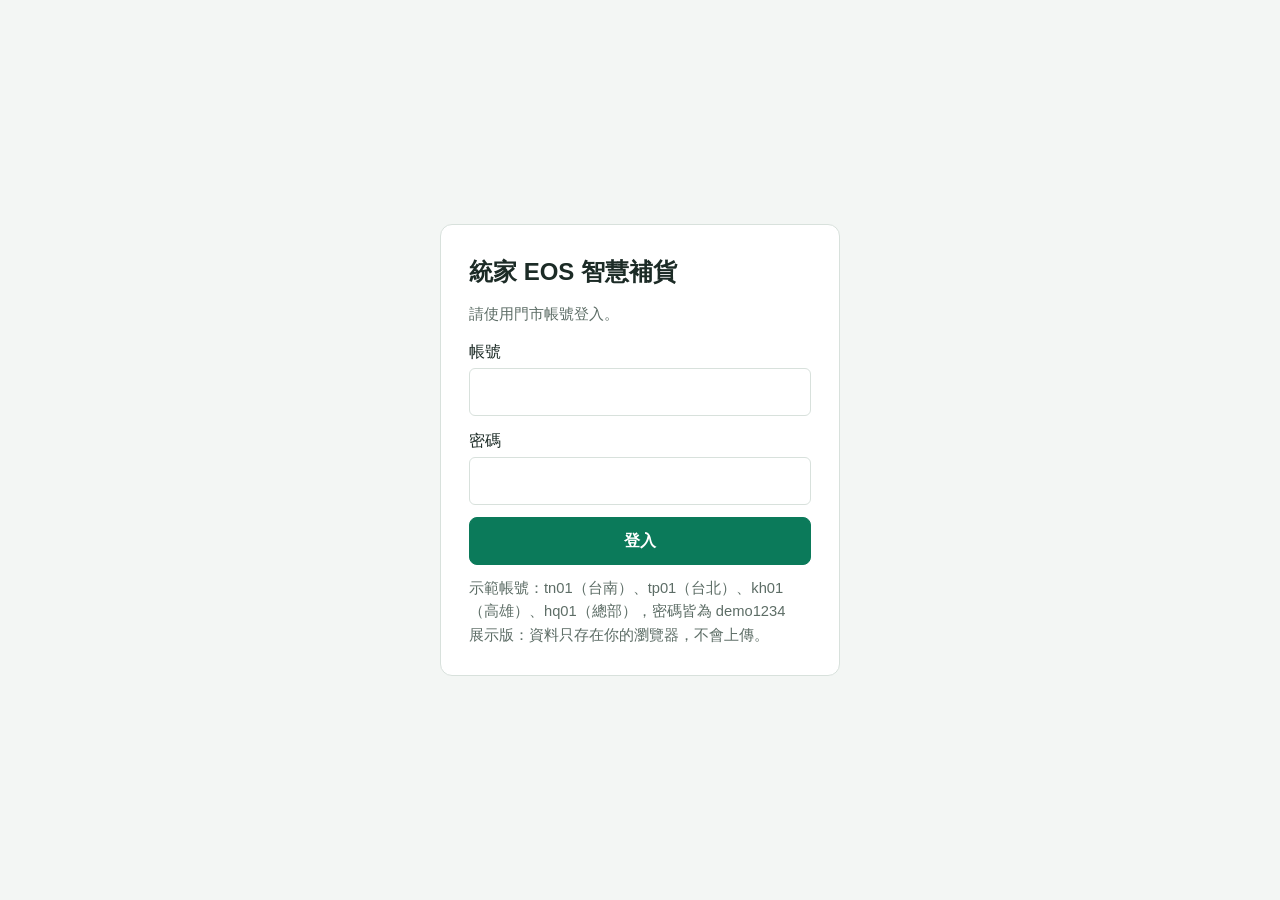
==== docs/index.html @ 9690d88a "Add files via upload" ====
<!DOCTYPE html>
<html lang="zh-Hant">
<head>
  <meta charset="UTF-8">
  <meta name="viewport" content="width=device-width, initial-scale=1">
  <title>統家 EOS 智慧補貨</title>
  <link rel="stylesheet" href="css/style.css">
</head>
<body>
  <section id="login" class="login">
    <form id="loginForm">
      <h1>統家 EOS 智慧補貨</h1>
      <p class="hint">請使用門市帳號登入。</p>
      <label>帳號<input id="u" autocomplete="username" required></label>
      <label>密碼<input id="pw" type="password" autocomplete="current-password" required></label>
      <p id="lerr" class="error" hidden></p>
      <button class="btn primary">登入</button>
      <p class="hint">示範帳號：tn01（台南）、tp01（台北）、kh01（高雄）、hq01（總部），密碼皆為 demo1234<br>展示版：資料只存在你的瀏覽器，不會上傳。</p>
    </form>
  </section>
  <div id="app" hidden>
    <header class="topbar">
      <div><h1 id="appTitle">統家 EOS</h1><p id="storeInfo"></p></div>
      <button id="logout" class="btn">登出</button>
    </header>
    <nav class="tabs" id="tabs"></nav>
    <main>
      <section id="t-order" data-tab hidden>
        <div id="banners"></div>
        <div class="cards">
          <div class="card"><span class="num" id="cTotal">–</span><span>補貨品項</span></div>
          <div class="card"><span class="num" id="cPending">–</span><span>待確認（手動調整或大額）</span></div>
          <div class="card"><span class="num" id="cQty">–</span><span>訂購總數量</span></div>
        </div>
        <div class="panel">
          <div class="sp"><h2>補貨明細</h2><span><button id="resetBtn" class="btn">全部還原為建議量</button> <button id="submitBtn" class="btn primary">確認並送出補貨單</button></span></div>
          <p class="hint">建議量依近期銷售與今日盤點自動計算。特殊狀況（如區域活動）再手動修改。每日 <span id="deadline">23:00</span> 前送出。</p>
          <div class="table-wrap"><table>
            <thead><tr><th>商品</th><th class="r">盤點庫存</th><th class="r">預估銷量</th><th class="r">安全庫存</th><th class="r">歷史平均</th><th class="r">建議量</th><th class="r">訂購量</th><th>近14日銷量</th><th>狀態</th></tr></thead>
            <tbody id="tbody"></tbody></table></div>
        </div>
      </section>
      <section id="t-count" data-tab hidden class="panel">
        <h2>今日盤點</h2>
        <p class="hint">輸入架上實際數量，儲存後建議補貨量會立即重新計算。</p>
        <div class="table-wrap"><table><thead><tr><th>商品</th><th class="r">系統庫存</th><th class="r">實際盤點</th></tr></thead><tbody id="countBody"></tbody></table></div>
        <div class="actions"><button id="saveCount" class="btn primary">儲存盤點並更新建議量</button></div>
      </section>
      <section id="t-orders" data-tab hidden class="panel"><h2>訂單履歷</h2><div id="ordersList"></div></section>
      <section id="t-counts" data-tab hidden class="panel"><h2>歷次盤點紀錄</h2><div id="countsList"></div></section>
      <section id="t-audit" data-tab hidden class="panel"><h2>稽核日誌</h2>
        <div class="table-wrap"><table><thead><tr><th>時間</th><th>門市</th><th>商品</th><th class="r">建議</th><th class="r">送出</th><th>備註</th></tr></thead><tbody id="auditBody"></tbody></table></div></section>
      <section id="t-hq" data-tab hidden>
        <div class="panel"><h2>今日各店狀況</h2>
          <div class="table-wrap"><table><thead><tr><th>門市</th><th>今日盤點</th><th class="r">今日訂單</th><th class="r">待確認</th><th class="r">大額品項</th></tr></thead><tbody id="hqStores"></tbody></table></div></div>
        <div class="panel"><h2>待總部確認的訂單</h2><div id="hqOrders"></div></div>
      </section>
    </main>
  </div>
  <div id="modal" class="modal" hidden>
    <div class="dialog" role="dialog" aria-modal="true" aria-labelledby="mTitle">
      <h3 id="mTitle">這些品項的數量比平常多很多</h3>
      <p class="hint">訂購量超過歷史平均的 5 倍。請確認數字正確，並說明原因後再送出。</p>
      <div id="mBody"></div>
      <p id="mError" class="error" hidden></p>
      <div class="actions"><button id="mCancel" class="btn">回去修改數量</button><button id="mConfirm" class="btn primary">確認原因並送出</button></div>
    </div>
  </div>
  <div id="toast" class="toast" hidden></div>
  <script src="js/mock-api.js"></script>
  <script src="js/app.js"></script>
</body>
</html>
---- docs/css/style.css ----
:root{--bg:#f3f6f4;--ink:#1c2b26;--mut:#5d6d66;--line:#d8e1dc;--brand:#0b7a5a;--brand-d:#085c44;--warn:#b86e00;--warn-bg:#fff1d6;--bad:#b3261e;--ok-bg:#dff3ea}
*{box-sizing:border-box}
body{margin:0;background:var(--bg);color:var(--ink);font:16px/1.6 "Noto Sans TC","PingFang TC","Microsoft JhengHei",sans-serif}
.topbar{display:flex;justify-content:space-between;align-items:center;gap:16px;flex-wrap:wrap;padding:20px clamp(16px,4vw,48px);background:#fff;border-bottom:2px solid var(--brand);position:sticky;top:0;z-index:5}
h1{margin:0;font-size:1.5rem}h2{margin:0 0 4px;font-size:1.15rem}
.topbar p,.hint{margin:0;color:var(--mut);font-size:.92rem}
main{max-width:1100px;margin:0 auto;padding:24px clamp(16px,4vw,48px) 64px;display:grid;gap:20px}
.cards{display:grid;grid-template-columns:repeat(auto-fit,minmax(200px,1fr));gap:12px}
.card{background:#fff;border:1px solid var(--line);border-radius:10px;padding:16px;display:flex;flex-direction:column}
.card .num{font-size:2rem;font-weight:700;color:var(--brand);line-height:1.2}
.panel{background:#fff;border:1px solid var(--line);border-radius:10px;padding:20px}
.table-wrap{overflow-x:auto;margin-top:12px}
table{width:100%;border-collapse:collapse;min-width:760px}
th,td{padding:10px 12px;border-bottom:1px solid var(--line);text-align:left;white-space:nowrap}
th{font-size:.85rem;color:var(--mut);font-weight:600}.r{text-align:right}
td input{width:96px;padding:6px 8px;font:inherit;text-align:right;border:1.5px solid var(--line);border-radius:6px}
td input:focus,select:focus,textarea:focus,.btn:focus-visible{outline:3px solid #8fd1b9;outline-offset:1px}
tr.is-large td{background:var(--warn-bg)}
.badge{display:inline-block;padding:2px 10px;border-radius:99px;font-size:.82rem;font-weight:600}
.badge.ok{background:var(--ok-bg);color:var(--brand-d)}
.badge.mod{background:#e4ecff;color:#2a4ba0}
.badge.large{background:var(--warn-bg);color:var(--warn);border:1px solid var(--warn)}
.btn{font:inherit;padding:10px 20px;border-radius:8px;border:1.5px solid var(--line);background:#fff;cursor:pointer}
.btn.primary{background:var(--brand);border-color:var(--brand);color:#fff;font-weight:600}
.btn.primary:hover:not(:disabled){background:var(--brand-d)}.btn:disabled{opacity:.5;cursor:not-allowed}
.logs{list-style:none;margin:12px 0 0;padding:0;display:grid;gap:8px;font-size:.92rem}
.logs li{padding:10px 12px;border-left:4px solid var(--brand);background:#f7faf8;border-radius:4px}
.logs li.big{border-color:var(--warn)}.logs .empty{border-color:var(--line);color:var(--mut)}
.modal{position:fixed;inset:0;background:rgba(15,30,25,.55);display:grid;place-items:center;padding:16px;z-index:20}
.modal[hidden],.toast[hidden],.error[hidden]{display:none}
.dialog{background:#fff;border-radius:12px;padding:24px;width:min(560px,100%);max-height:90vh;overflow:auto;animation:pop .18s ease-out}
@keyframes pop{from{transform:scale(.95);opacity:0}to{transform:none;opacity:1}}
.dialog h3{margin:0 0 4px}.m-item{margin:16px 0;padding:12px;border:1px solid var(--warn);border-radius:8px;background:var(--warn-bg)}
.m-item strong{display:block;margin-bottom:8px}
.m-item select,.m-item textarea{width:100%;font:inherit;padding:8px;border:1.5px solid var(--line);border-radius:6px;margin-top:6px}
.actions{display:flex;justify-content:flex-end;gap:10px;margin-top:16px;flex-wrap:wrap}
.error{color:var(--bad);font-weight:600}
.toast{position:fixed;bottom:24px;left:50%;transform:translateX(-50%);background:var(--ink);color:#fff;padding:12px 20px;border-radius:8px;z-index:30}
@media (prefers-reduced-motion:reduce){.dialog{animation:none}}
.login{min-height:100vh;display:grid;place-items:center;padding:16px}
.login[hidden],#appView[hidden],section[hidden],#hqSummary[hidden]{display:none}
.login-box{background:#fff;border:1px solid var(--line);border-top:4px solid var(--brand);border-radius:12px;padding:28px;width:min(400px,100%);display:grid;gap:14px}
.login-box h1{font-size:1.4rem}.login-box label{display:grid;gap:4px;font-size:.92rem;color:var(--mut)}
.login-box input{font:inherit;padding:10px;border:1.5px solid var(--line);border-radius:6px;color:var(--ink)}
.demo{font-size:.8rem}
.who{display:flex;align-items:center;gap:12px}
.tabs{display:flex;gap:4px;padding:0 clamp(16px,4vw,48px);background:#fff;border-bottom:1px solid var(--line);overflow-x:auto}
.tabs button{font:inherit;padding:12px 18px;border:0;background:none;cursor:pointer;color:var(--mut);border-bottom:3px solid transparent;white-space:nowrap}
.tabs button.on{color:var(--brand);border-color:var(--brand);font-weight:600}
main section{display:grid;gap:20px}
.card .num.small{font-size:1.1rem;padding:8px 0}
.actions{display:flex;justify-content:flex-end;gap:10px;margin-top:16px}
.row{display:flex;justify-content:space-between;align-items:center;gap:12px;margin-bottom:8px}
.spark{font-size:1.1rem;letter-spacing:1px;color:var(--brand)}
.banner{padding:12px 16px;border-radius:8px;background:var(--warn-bg);border:1px solid var(--warn);color:#6b4100}
details.ord{border:1px solid var(--line);border-radius:8px;margin-top:10px;background:#fbfdfc}
details.ord summary{padding:12px 14px;cursor:pointer;display:flex;gap:12px;flex-wrap:wrap;align-items:center}
details.ord .body{padding:0 14px 14px;overflow-x:auto}
.badge.sent{background:#e4ecff;color:#2a4ba0}.badge.ship{background:var(--ok-bg);color:var(--brand-d)}.badge.rej{background:#fde3e1;color:var(--bad)}
td input.cnt{width:96px}.diff-neg{color:var(--bad)}.diff-pos{color:var(--brand-d)}
.ord select,.ord input.sn{font:inherit;padding:6px;border:1.5px solid var(--line);border-radius:6px}
[hidden]{display:none!important}
.login{min-height:100vh;display:grid;place-items:center;padding:16px}
.login form{background:#fff;padding:28px;border-radius:12px;width:min(400px,100%);border:1px solid var(--line);display:grid;gap:12px}
.login input{font:inherit;padding:10px;border:1.5px solid var(--line);border-radius:6px;width:100%;margin-top:4px}
.tabs{display:flex;gap:4px;padding:0 clamp(16px,4vw,48px);background:#fff;border-bottom:1px solid var(--line);overflow-x:auto}
.tabs button{font:inherit;background:none;border:0;padding:12px 16px;cursor:pointer;border-bottom:3px solid transparent;white-space:nowrap}
.tabs button.on{border-color:var(--brand);color:var(--brand);font-weight:700}
.banner{background:var(--warn-bg);border:1px solid var(--warn);border-radius:8px;padding:10px 14px;font-size:.92rem;margin-bottom:8px}
.spark{letter-spacing:1px;color:var(--brand)}
.sp{display:flex;justify-content:space-between;align-items:center;gap:8px;flex-wrap:wrap}
details{margin:8px 0;padding:10px 12px;border:1px solid var(--line);border-radius:8px}summary{cursor:pointer}
main section[data-tab]{display:grid;gap:20px}
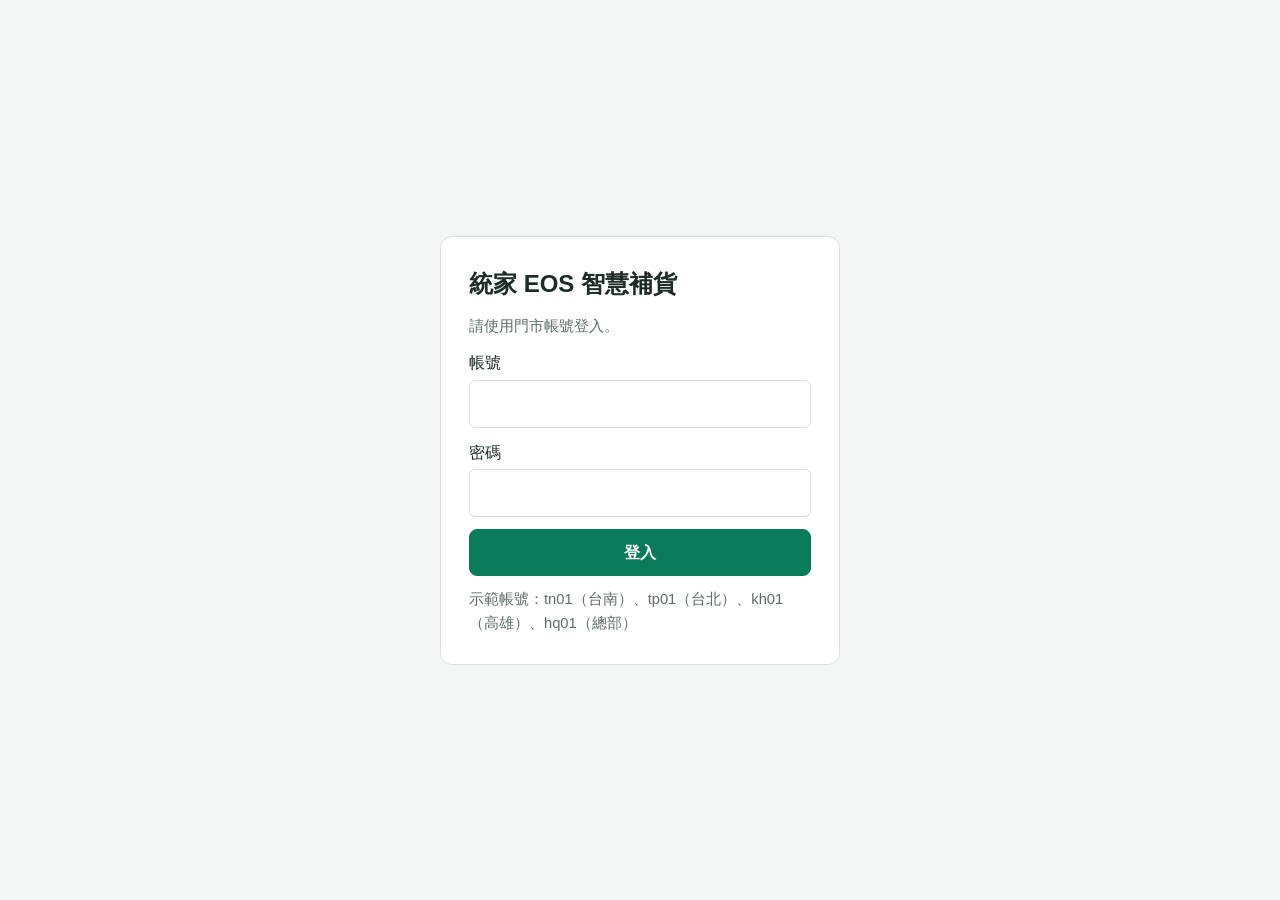
==== commit 5f602be0: "Add files via upload" ====
--- a/docs/index.html
+++ b/docs/index.html
@@ -15,7 +15,7 @@
       <label>密碼<input id="pw" type="password" autocomplete="current-password" required></label>
       <p id="lerr" class="error" hidden></p>
       <button class="btn primary">登入</button>
-      <p class="hint">示範帳號：tn01（台南）、tp01（台北）、kh01（高雄）、hq01（總部），密碼皆為 demo1234<br>展示版：資料只存在你的瀏覽器，不會上傳。</p>
+      <p class="hint">示範帳號：tn01（台南）、tp01（台北）、kh01（高雄）、hq01（總部）</p>
     </form>
   </section>
   <div id="app" hidden>
@@ -46,7 +46,22 @@
         <div class="table-wrap"><table><thead><tr><th>商品</th><th class="r">系統庫存</th><th class="r">實際盤點</th></tr></thead><tbody id="countBody"></tbody></table></div>
         <div class="actions"><button id="saveCount" class="btn primary">儲存盤點並更新建議量</button></div>
       </section>
-      <section id="t-orders" data-tab hidden class="panel"><h2>訂單履歷</h2><div id="ordersList"></div></section>
+      <section id="t-products" data-tab hidden>
+        <div class="panel"><h2>新增商品</h2>
+          <div class="form-grid">
+            <label>商品名稱<input id="pn" placeholder="例如：關東煮"></label>
+            <label>類別<select id="pc"><option>鮮食</option><option>飲料</option><option>零食</option><option>乳品</option><option>雨具</option><option>耗材</option><option>日用品</option><option>其他</option></select></label>
+            <label>單位<input id="pu" value="個"></label>
+            <label>箱入數<input id="pl" type="number" min="1" value="1"></label>
+            <label>預估日均銷量<input id="pb" type="number" min="1" value="10"></label>
+            <label>效期天數（0=無）<input id="ps" type="number" min="0" value="0"></label>
+            <label>目前庫存<input id="pk" type="number" min="0" value="0"></label>
+          </div>
+          <button id="addProd" class="btn primary">新增商品</button></div>
+        <div class="panel"><h2>目前商品</h2>
+          <div class="table-wrap"><table><thead><tr><th>商品</th><th>類別</th><th>單位</th><th class="r">箱入數</th><th class="r">日均銷量</th><th class="r">庫存</th><th>操作</th></tr></thead><tbody id="prodBody"></tbody></table></div></div>
+      </section>
+      <section id="t-orders" data-tab hidden class="panel"><div class="sp"><h2>訂單履歷</h2><select id="ordFilter"><option value="">全部狀態</option><option value="SENT">待總部確認</option><option value="CONFIRMED">總部已確認</option></select></div><p id="ordSummary" class="hint"></p><div id="ordersList"></div></section>
       <section id="t-counts" data-tab hidden class="panel"><h2>歷次盤點紀錄</h2><div id="countsList"></div></section>
       <section id="t-audit" data-tab hidden class="panel"><h2>稽核日誌</h2>
         <div class="table-wrap"><table><thead><tr><th>時間</th><th>門市</th><th>商品</th><th class="r">建議</th><th class="r">送出</th><th>備註</th></tr></thead><tbody id="auditBody"></tbody></table></div></section>
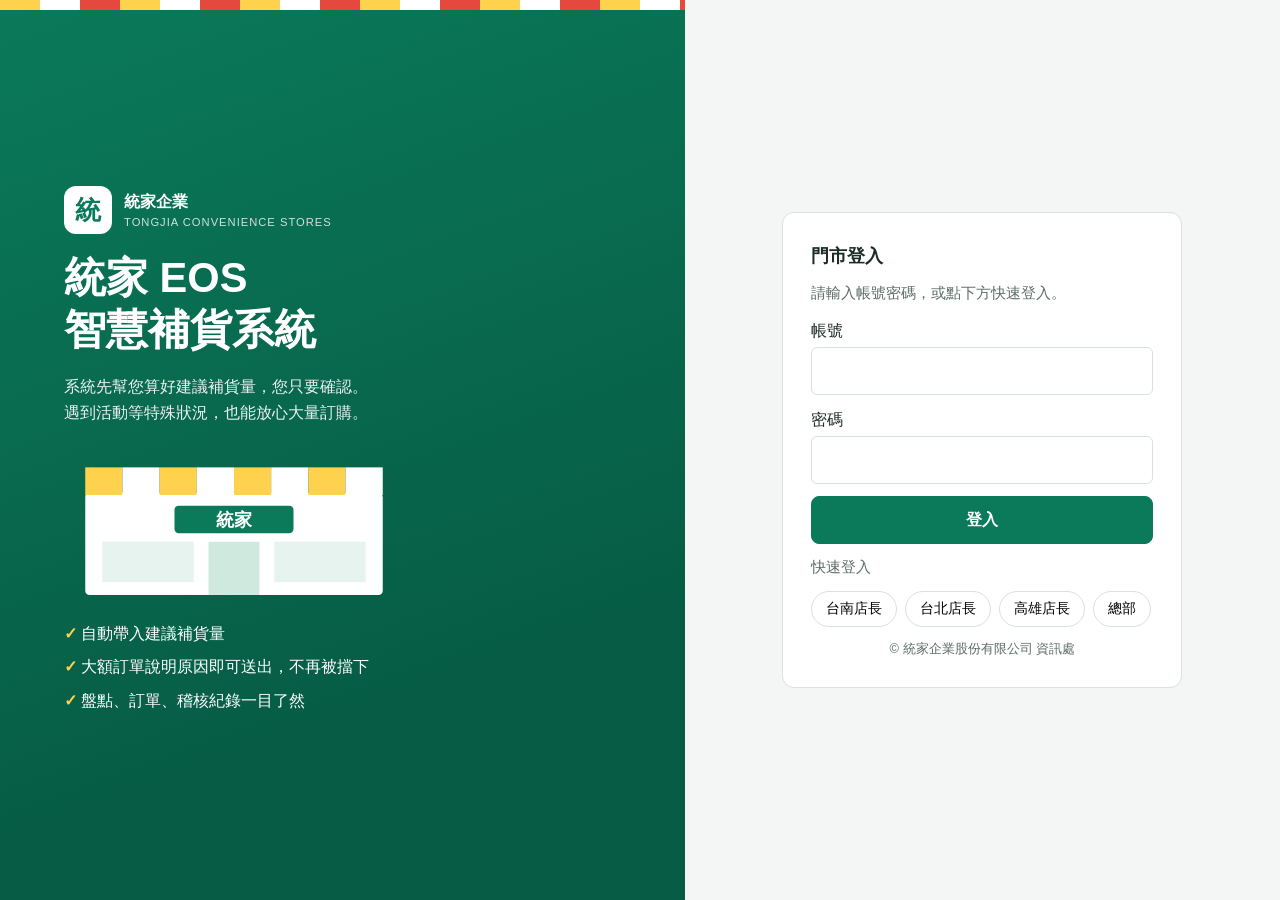
==== commit 67c0cd2b: "Add files via upload" ====
--- a/docs/index.html
+++ b/docs/index.html
@@ -4,24 +4,37 @@
   <meta charset="UTF-8">
   <meta name="viewport" content="width=device-width, initial-scale=1">
   <title>統家 EOS 智慧補貨</title>
-  <link rel="stylesheet" href="css/style.css">
+  <link rel="stylesheet" href="css/style.css?v=4">
 </head>
 <body>
   <section id="login" class="login">
+    <div class="hero">
+      <div class="brand"><span class="logo">統</span><div><b>統家企業</b><small>TONGJIA CONVENIENCE STORES</small></div></div>
+      <h1>統家 EOS<br>智慧補貨系統</h1>
+      <p>系統先幫您算好建議補貨量，您只要確認。<br>遇到活動等特殊狀況，也能放心大量訂購。</p>
+      <svg class="shop" viewBox="0 0 320 150" aria-hidden="true">
+        <rect x="20" y="46" width="280" height="96" rx="4" fill="#ffffff"/><rect x="20" y="22" width="35" height="26" fill="#ffd24d"/><rect x="55" y="22" width="35" height="26" fill="#ffffff"/><rect x="90" y="22" width="35" height="26" fill="#ffd24d"/><rect x="125" y="22" width="35" height="26" fill="#ffffff"/><rect x="160" y="22" width="35" height="26" fill="#ffd24d"/><rect x="195" y="22" width="35" height="26" fill="#ffffff"/><rect x="230" y="22" width="35" height="26" fill="#ffd24d"/><rect x="265" y="22" width="35" height="26" fill="#ffffff"/>
+        <rect x="104" y="58" width="112" height="26" rx="4" fill="#0b7a5a"/><text x="160" y="77" text-anchor="middle" font-size="17" font-weight="700" fill="#fff">統家</text>
+        <rect x="136" y="92" width="48" height="50" fill="#cfe9df"/><rect x="36" y="92" width="86" height="38" fill="#e6f3ee"/><rect x="198" y="92" width="86" height="38" fill="#e6f3ee"/>
+      </svg>
+      <ul class="feat"><li>自動帶入建議補貨量</li><li>大額訂單說明原因即可送出，不再被擋下</li><li>盤點、訂單、稽核紀錄一目了然</li></ul>
+    </div>
     <form id="loginForm">
-      <h1>統家 EOS 智慧補貨</h1>
-      <p class="hint">請使用門市帳號登入。</p>
+      <h2>門市登入</h2>
+      <p class="hint">請輸入帳號密碼，或點下方快速登入。</p>
       <label>帳號<input id="u" autocomplete="username" required></label>
       <label>密碼<input id="pw" type="password" autocomplete="current-password" required></label>
       <p id="lerr" class="error" hidden></p>
       <button class="btn primary">登入</button>
-      <p class="hint">示範帳號：tn01（台南）、tp01（台北）、kh01（高雄）、hq01（總部）</p>
+      <p class="hint">快速登入</p>
+      <div class="chips"><button type="button" class="chip" data-u="tn01">台南店長</button><button type="button" class="chip" data-u="tp01">台北店長</button><button type="button" class="chip" data-u="kh01">高雄店長</button><button type="button" class="chip" data-u="hq01">總部</button></div>
+      <p class="foot">© 統家企業股份有限公司 資訊處</p>
     </form>
   </section>
   <div id="app" hidden>
     <header class="topbar">
       <div><h1 id="appTitle">統家 EOS</h1><p id="storeInfo"></p></div>
-      <button id="logout" class="btn">登出</button>
+      <span class="tbtn"><button id="resetDay" class="btn">重設今日資料</button><button id="resetAll" class="btn">還原初始狀態</button><button id="logout" class="btn">登出</button></span>
     </header>
     <nav class="tabs" id="tabs"></nav>
     <main>
@@ -82,7 +95,7 @@
     </div>
   </div>
   <div id="toast" class="toast" hidden></div>
-  <script src="js/mock-api.js"></script>
-  <script src="js/app.js"></script>
+  <script src="js/mock-api.js?v=4"></script>
+  <script src="js/app.js?v=4"></script>
 </body>
 </html>
--- a/docs/css/style.css
+++ b/docs/css/style.css
@@ -71,3 +71,42 @@
 .sp{display:flex;justify-content:space-between;align-items:center;gap:8px;flex-wrap:wrap}
 details{margin:8px 0;padding:10px 12px;border:1px solid var(--line);border-radius:8px}summary{cursor:pointer}
 main section[data-tab]{display:grid;gap:20px}
+
+body.hq{--brand:#1f5fbf;--brand-d:#154a99;--ok-bg:#dbe8fb}
+body.hq .topbar{background:#eef4fd}
+body.hq .card .num{color:#1f5fbf}
+.oc summary{display:grid;grid-template-columns:96px 1.4fr 110px 1fr auto;gap:12px;align-items:center;list-style:none;cursor:pointer;font-weight:600}
+.oc summary::-webkit-details-marker{display:none}
+.oc small{display:block;color:var(--mut);font-weight:400;font-size:.8rem}
+.oc[open]{background:#f9fbfa;border-color:var(--brand)}
+.mini{min-width:0;margin-top:10px}.mini th,.mini td{padding:6px 10px}
+.form-grid{display:grid;grid-template-columns:repeat(auto-fit,minmax(150px,1fr));gap:10px;margin:12px 0}
+.form-grid label{font-size:.85rem;color:var(--mut)}
+.form-grid input,.form-grid select,#ordFilter{font:inherit;padding:8px;border:1.5px solid var(--line);border-radius:6px;width:100%;margin-top:4px}
+#ordFilter{width:auto;margin:0}
+@media(max-width:700px){.oc summary{grid-template-columns:1fr 1fr}}
+
+.tbtn{display:flex;gap:8px;flex-wrap:wrap}
+body.hq{--bg:#eef3fb;background:#eef3fb}
+body.hq .topbar{background:#1f5fbf;color:#fff;border-bottom-color:#0f3d85}
+body.hq .topbar p{color:#dbe8fb}
+body.hq .topbar .btn{background:transparent;color:#fff;border-color:#9bbcf0}
+body.hq #appTitle::after{content:"總部";font-size:.8rem;background:#fff;color:#1f5fbf;border-radius:99px;padding:2px 10px;margin-left:10px;vertical-align:middle}
+body.hq .tabs button.on{color:#1f5fbf;border-color:#1f5fbf}
+body.hq .btn.primary{background:#1f5fbf;border-color:#1f5fbf}
+
+.login{grid-template-columns:minmax(0,1.15fr) minmax(0,1fr);padding:0;place-items:stretch}
+.login .hero{background:linear-gradient(160deg,#0b7a5a 0%,#065c44 75%);color:#fff;padding:56px clamp(24px,5vw,72px);display:flex;flex-direction:column;gap:18px;justify-content:center;position:relative}
+.login .hero::before{content:"";position:absolute;inset:0 0 auto 0;height:10px;background:repeating-linear-gradient(90deg,#ffd24d 0 40px,#fff 40px 80px,#e5483d 80px 120px)}
+.brand{display:flex;gap:12px;align-items:center}.brand small{display:block;opacity:.8;font-size:.7rem;letter-spacing:1px}
+.logo{display:grid;place-items:center;width:48px;height:48px;border-radius:12px;background:#fff;color:#0b7a5a;font-weight:800;font-size:1.6rem}
+.hero h1{font-size:clamp(1.8rem,4vw,2.6rem);line-height:1.25;margin:0}.hero p{margin:0;opacity:.92}
+.shop{width:min(340px,100%)}
+.feat{list-style:none;padding:0;margin:0;display:grid;gap:8px}.feat li::before{content:"✓ ";color:#ffd24d;font-weight:700}
+.login form{align-self:center;justify-self:center;margin:24px;width:min(400px,calc(100% - 48px))}
+.login form h2{margin:0}
+.chips{display:flex;flex-wrap:wrap;gap:8px}
+.chip{font:inherit;font-size:.85rem;padding:6px 14px;border-radius:99px;border:1.5px solid var(--line);background:#fff;cursor:pointer}
+.chip:hover{border-color:var(--brand);color:var(--brand)}
+.foot{text-align:center;font-size:.8rem;color:var(--mut);margin:0}
+@media(max-width:800px){.login{grid-template-columns:1fr}.login .hero{padding:44px 24px 28px}}
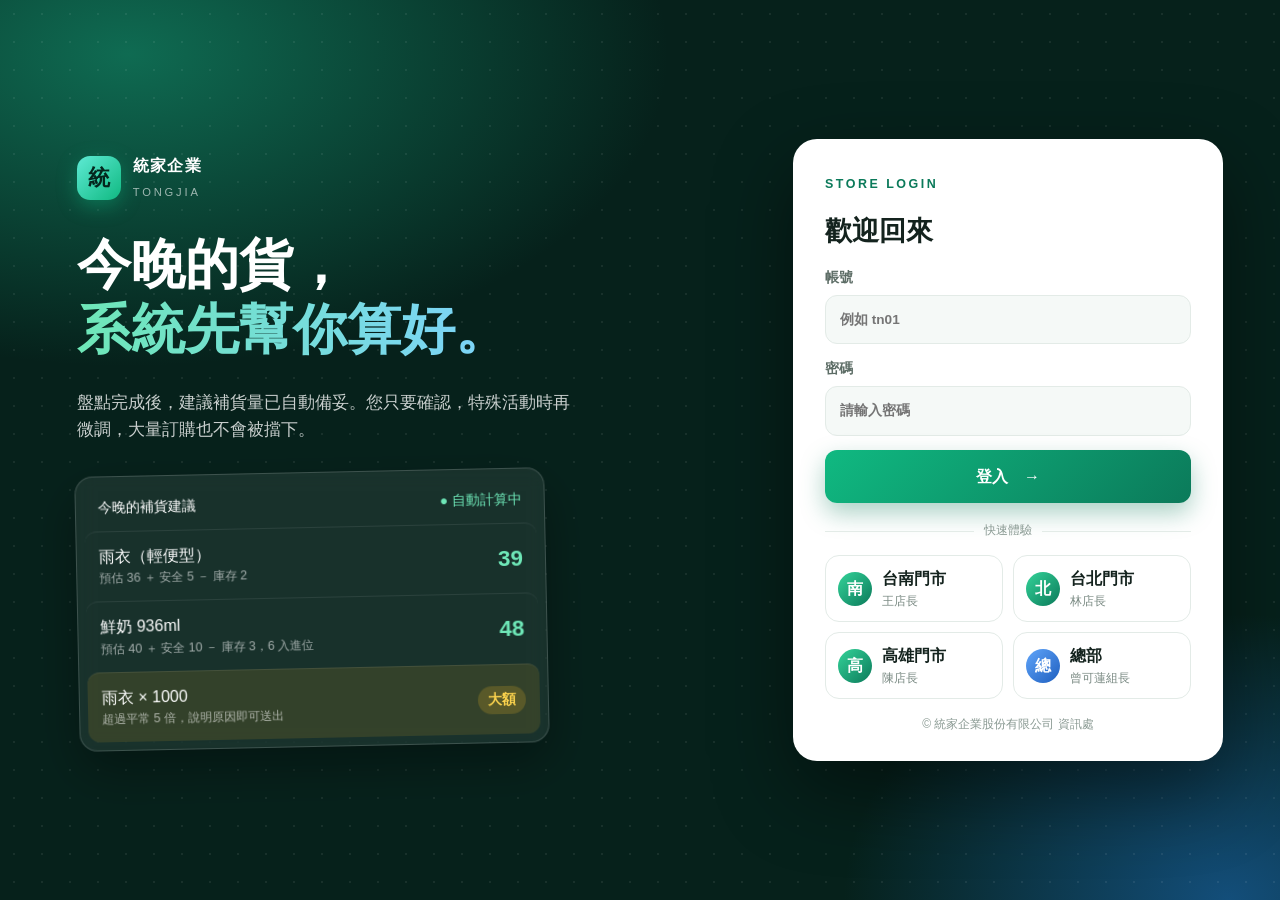
==== commit e763cc85: "Add files via upload" ====
--- a/docs/index.html
+++ b/docs/index.html
@@ -4,37 +4,42 @@
   <meta charset="UTF-8">
   <meta name="viewport" content="width=device-width, initial-scale=1">
   <title>統家 EOS 智慧補貨</title>
-  <link rel="stylesheet" href="css/style.css?v=4">
+  <link rel="stylesheet" href="css/style.css?v=6">
 </head>
 <body>
-  <section id="login" class="login">
-    <div class="hero">
-      <div class="brand"><span class="logo">統</span><div><b>統家企業</b><small>TONGJIA CONVENIENCE STORES</small></div></div>
-      <h1>統家 EOS<br>智慧補貨系統</h1>
-      <p>系統先幫您算好建議補貨量，您只要確認。<br>遇到活動等特殊狀況，也能放心大量訂購。</p>
-      <svg class="shop" viewBox="0 0 320 150" aria-hidden="true">
-        <rect x="20" y="46" width="280" height="96" rx="4" fill="#ffffff"/><rect x="20" y="22" width="35" height="26" fill="#ffd24d"/><rect x="55" y="22" width="35" height="26" fill="#ffffff"/><rect x="90" y="22" width="35" height="26" fill="#ffd24d"/><rect x="125" y="22" width="35" height="26" fill="#ffffff"/><rect x="160" y="22" width="35" height="26" fill="#ffd24d"/><rect x="195" y="22" width="35" height="26" fill="#ffffff"/><rect x="230" y="22" width="35" height="26" fill="#ffd24d"/><rect x="265" y="22" width="35" height="26" fill="#ffffff"/>
-        <rect x="104" y="58" width="112" height="26" rx="4" fill="#0b7a5a"/><text x="160" y="77" text-anchor="middle" font-size="17" font-weight="700" fill="#fff">統家</text>
-        <rect x="136" y="92" width="48" height="50" fill="#cfe9df"/><rect x="36" y="92" width="86" height="38" fill="#e6f3ee"/><rect x="198" y="92" width="86" height="38" fill="#e6f3ee"/>
-      </svg>
-      <ul class="feat"><li>自動帶入建議補貨量</li><li>大額訂單說明原因即可送出，不再被擋下</li><li>盤點、訂單、稽核紀錄一目了然</li></ul>
+  <section id="login" class="lg">
+    <div class="lg-hero">
+      <div class="lg-brand"><span class="lg-logo">統</span><div><b>統家企業</b><small>TONGJIA</small></div></div>
+      <h1>今晚的貨，<br><em>系統先幫你算好。</em></h1>
+      <p class="lg-sub">盤點完成後，建議補貨量已自動備妥。您只要確認，特殊活動時再微調，大量訂購也不會被擋下。</p>
+      <div class="lg-mock" aria-hidden="true">
+        <div class="mrow head"><span>今晚的補貨建議</span><span class="live">● 自動計算中</span></div>
+        <div class="mrow"><span>雨衣（輕便型）<small>預估 36 ＋ 安全 5 － 庫存 2</small></span><b>39</b></div>
+        <div class="mrow"><span>鮮奶 936ml<small>預估 40 ＋ 安全 10 － 庫存 3，6 入進位</small></span><b>48</b></div>
+        <div class="mrow warn"><span>雨衣 × 1000<small>超過平常 5 倍，說明原因即可送出</small></span><b>大額</b></div>
+      </div>
     </div>
-    <form id="loginForm">
-      <h2>門市登入</h2>
-      <p class="hint">請輸入帳號密碼，或點下方快速登入。</p>
-      <label>帳號<input id="u" autocomplete="username" required></label>
-      <label>密碼<input id="pw" type="password" autocomplete="current-password" required></label>
+    <form id="loginForm" class="lg-card">
+      <p class="eyebrow">STORE LOGIN</p>
+      <h2>歡迎回來</h2>
+      <label>帳號<input id="u" autocomplete="username" required placeholder="例如 tn01"></label>
+      <label>密碼<input id="pw" type="password" autocomplete="current-password" required placeholder="請輸入密碼"></label>
       <p id="lerr" class="error" hidden></p>
-      <button class="btn primary">登入</button>
-      <p class="hint">快速登入</p>
-      <div class="chips"><button type="button" class="chip" data-u="tn01">台南店長</button><button type="button" class="chip" data-u="tp01">台北店長</button><button type="button" class="chip" data-u="kh01">高雄店長</button><button type="button" class="chip" data-u="hq01">總部</button></div>
-      <p class="foot">© 統家企業股份有限公司 資訊處</p>
+      <button class="lg-go">登入　→</button>
+      <div class="lg-sep">快速體驗</div>
+      <div class="chips">
+        <button type="button" class="chip" data-u="tn01"><span class="av">南</span><span>台南門市<small>王店長</small></span></button>
+        <button type="button" class="chip" data-u="tp01"><span class="av">北</span><span>台北門市<small>林店長</small></span></button>
+        <button type="button" class="chip" data-u="kh01"><span class="av">高</span><span>高雄門市<small>陳店長</small></span></button>
+        <button type="button" class="chip hq" data-u="hq01"><span class="av">總</span><span>總部<small>曾可蓮組長</small></span></button>
+      </div>
+      <p class="lg-foot">© 統家企業股份有限公司 資訊處</p>
     </form>
   </section>
   <div id="app" hidden>
     <header class="topbar">
       <div><h1 id="appTitle">統家 EOS</h1><p id="storeInfo"></p></div>
-      <span class="tbtn"><button id="resetDay" class="btn">重設今日資料</button><button id="resetAll" class="btn">還原初始狀態</button><button id="logout" class="btn">登出</button></span>
+      <span class="tbtn"><button id="resetDay" class="btn">重設今日資料</button><button id="logout" class="btn">登出</button></span>
     </header>
     <nav class="tabs" id="tabs"></nav>
     <main>
@@ -95,7 +100,7 @@
     </div>
   </div>
   <div id="toast" class="toast" hidden></div>
-  <script src="js/mock-api.js?v=4"></script>
-  <script src="js/app.js?v=4"></script>
+  <script src="js/mock-api.js?v=6"></script>
+  <script src="js/app.js?v=6"></script>
 </body>
 </html>
--- a/docs/css/style.css
+++ b/docs/css/style.css
@@ -37,11 +37,7 @@
 .error{color:var(--bad);font-weight:600}
 .toast{position:fixed;bottom:24px;left:50%;transform:translateX(-50%);background:var(--ink);color:#fff;padding:12px 20px;border-radius:8px;z-index:30}
 @media (prefers-reduced-motion:reduce){.dialog{animation:none}}
-.login{min-height:100vh;display:grid;place-items:center;padding:16px}
 .login[hidden],#appView[hidden],section[hidden],#hqSummary[hidden]{display:none}
-.login-box{background:#fff;border:1px solid var(--line);border-top:4px solid var(--brand);border-radius:12px;padding:28px;width:min(400px,100%);display:grid;gap:14px}
-.login-box h1{font-size:1.4rem}.login-box label{display:grid;gap:4px;font-size:.92rem;color:var(--mut)}
-.login-box input{font:inherit;padding:10px;border:1.5px solid var(--line);border-radius:6px;color:var(--ink)}
 .demo{font-size:.8rem}
 .who{display:flex;align-items:center;gap:12px}
 .tabs{display:flex;gap:4px;padding:0 clamp(16px,4vw,48px);background:#fff;border-bottom:1px solid var(--line);overflow-x:auto}
@@ -60,9 +56,6 @@
 td input.cnt{width:96px}.diff-neg{color:var(--bad)}.diff-pos{color:var(--brand-d)}
 .ord select,.ord input.sn{font:inherit;padding:6px;border:1.5px solid var(--line);border-radius:6px}
 [hidden]{display:none!important}
-.login{min-height:100vh;display:grid;place-items:center;padding:16px}
-.login form{background:#fff;padding:28px;border-radius:12px;width:min(400px,100%);border:1px solid var(--line);display:grid;gap:12px}
-.login input{font:inherit;padding:10px;border:1.5px solid var(--line);border-radius:6px;width:100%;margin-top:4px}
 .tabs{display:flex;gap:4px;padding:0 clamp(16px,4vw,48px);background:#fff;border-bottom:1px solid var(--line);overflow-x:auto}
 .tabs button{font:inherit;background:none;border:0;padding:12px 16px;cursor:pointer;border-bottom:3px solid transparent;white-space:nowrap}
 .tabs button.on{border-color:var(--brand);color:var(--brand);font-weight:700}
@@ -95,18 +88,37 @@
 body.hq .tabs button.on{color:#1f5fbf;border-color:#1f5fbf}
 body.hq .btn.primary{background:#1f5fbf;border-color:#1f5fbf}
 
-.login{grid-template-columns:minmax(0,1.15fr) minmax(0,1fr);padding:0;place-items:stretch}
-.login .hero{background:linear-gradient(160deg,#0b7a5a 0%,#065c44 75%);color:#fff;padding:56px clamp(24px,5vw,72px);display:flex;flex-direction:column;gap:18px;justify-content:center;position:relative}
-.login .hero::before{content:"";position:absolute;inset:0 0 auto 0;height:10px;background:repeating-linear-gradient(90deg,#ffd24d 0 40px,#fff 40px 80px,#e5483d 80px 120px)}
-.brand{display:flex;gap:12px;align-items:center}.brand small{display:block;opacity:.8;font-size:.7rem;letter-spacing:1px}
-.logo{display:grid;place-items:center;width:48px;height:48px;border-radius:12px;background:#fff;color:#0b7a5a;font-weight:800;font-size:1.6rem}
-.hero h1{font-size:clamp(1.8rem,4vw,2.6rem);line-height:1.25;margin:0}.hero p{margin:0;opacity:.92}
-.shop{width:min(340px,100%)}
-.feat{list-style:none;padding:0;margin:0;display:grid;gap:8px}.feat li::before{content:"✓ ";color:#ffd24d;font-weight:700}
-.login form{align-self:center;justify-self:center;margin:24px;width:min(400px,calc(100% - 48px))}
-.login form h2{margin:0}
-.chips{display:flex;flex-wrap:wrap;gap:8px}
-.chip{font:inherit;font-size:.85rem;padding:6px 14px;border-radius:99px;border:1.5px solid var(--line);background:#fff;cursor:pointer}
-.chip:hover{border-color:var(--brand);color:var(--brand)}
-.foot{text-align:center;font-size:.8rem;color:var(--mut);margin:0}
-@media(max-width:800px){.login{grid-template-columns:1fr}.login .hero{padding:44px 24px 28px}}
+.lg{min-height:100vh;display:grid;grid-template-columns:minmax(0,1.15fr) minmax(0,.85fr);background:radial-gradient(900px 520px at 10% 6%,#0f6b52 0%,transparent 60%),radial-gradient(700px 520px at 96% 100%,#134e7a 0%,transparent 55%),#06211b;color:#fff;position:relative;overflow:hidden}
+.lg::after{content:"";position:absolute;inset:0;background-image:radial-gradient(rgba(255,255,255,.07) 1px,transparent 1px);background-size:28px 28px;pointer-events:none}
+.lg>*{position:relative;z-index:1}
+.lg-hero{display:flex;flex-direction:column;justify-content:center;gap:28px;padding:56px clamp(28px,6vw,96px)}
+.lg-brand{display:flex;align-items:center;gap:12px}
+.lg-logo{width:44px;height:44px;border-radius:13px;display:grid;place-items:center;font-weight:800;font-size:1.4rem;background:linear-gradient(135deg,#5eead4,#10b981);color:#04261d;box-shadow:0 6px 20px rgba(16,185,129,.4)}
+.lg-brand b{display:block;letter-spacing:.08em}.lg-brand small{opacity:.6;font-size:.7rem;letter-spacing:.25em}
+.lg h1{font-size:clamp(2rem,4.4vw,3.4rem);line-height:1.2;margin:0;font-weight:800}
+.lg h1 em{font-style:normal;background:linear-gradient(90deg,#6ee7b7,#7dd3fc);-webkit-background-clip:text;background-clip:text;color:transparent}
+.lg-sub{margin:0;max-width:30em;opacity:.78;font-size:1.05rem}
+.lg-mock{width:min(470px,100%);background:rgba(255,255,255,.07);border:1px solid rgba(255,255,255,.16);border-radius:18px;padding:8px;backdrop-filter:blur(10px);box-shadow:0 20px 50px rgba(0,0,0,.35);transform:rotate(-1.2deg)}
+.mrow{display:flex;justify-content:space-between;align-items:center;gap:12px;padding:12px 14px;border-radius:12px}
+.mrow+.mrow{border-top:1px solid rgba(255,255,255,.08)}
+.mrow small{display:block;opacity:.6;font-size:.78rem}
+.mrow b{font-size:1.4rem;color:#6ee7b7}
+.mrow.head{font-size:.85rem}.mrow.head .live{color:#6ee7b7}
+.mrow.warn{background:rgba(251,191,36,.12)}.mrow.warn b{font-size:.85rem;color:#fcd34d;background:rgba(251,191,36,.18);padding:3px 10px;border-radius:99px}
+.lg-card{align-self:center;justify-self:center;width:min(430px,calc(100% - 40px));margin:28px 0;background:#fff;color:#14231e;border-radius:24px;padding:36px 32px 26px;box-shadow:0 30px 80px rgba(0,0,0,.45);display:grid;gap:14px}
+.lg-card .eyebrow{color:#0b7a5a;font-weight:700;font-size:.78rem;letter-spacing:.2em;margin:0}
+.lg-card h2{margin:0;font-size:1.7rem}
+.lg-card label{font-size:.85rem;color:#5d6d66;font-weight:600;display:grid;gap:6px}
+.lg-card input{font:inherit;padding:13px 14px;border:1.5px solid #e3ebe7;background:#f5f9f7;border-radius:12px;color:#14231e;transition:.15s}
+.lg-card input:focus{outline:none;border-color:#0b7a5a;background:#fff;box-shadow:0 0 0 4px rgba(11,122,90,.14)}
+.lg-go{font:inherit;font-weight:700;padding:14px;border:0;border-radius:12px;color:#fff;cursor:pointer;background:linear-gradient(135deg,#10b981,#0b7a5a);box-shadow:0 10px 24px rgba(11,122,90,.35);transition:transform .15s}
+.lg-go:hover{transform:translateY(-1px)}
+.lg-sep{display:flex;align-items:center;gap:10px;color:#8a9a93;font-size:.78rem;margin-top:4px}.lg-sep::before,.lg-sep::after{content:"";flex:1;height:1px;background:#e3ebe7}
+.chips{display:grid;grid-template-columns:1fr 1fr;gap:10px}
+.chip{display:flex;align-items:center;gap:10px;text-align:left;font:inherit;font-weight:600;padding:10px 12px;border:1.5px solid #e3ebe7;border-radius:14px;background:#fff;color:#14231e;cursor:pointer;transition:.15s}
+.chip small{display:block;font-weight:400;color:#7a8a83;font-size:.76rem}
+.chip:hover{border-color:#0b7a5a;box-shadow:0 6px 16px rgba(11,122,90,.15);transform:translateY(-1px)}
+.chip .av{width:34px;height:34px;border-radius:50%;display:grid;place-items:center;color:#fff;font-weight:700;background:linear-gradient(135deg,#34d399,#0b7a5a);flex:none}
+.chip.hq .av{background:linear-gradient(135deg,#60a5fa,#1f5fbf)}.chip.hq:hover{border-color:#1f5fbf;box-shadow:0 6px 16px rgba(31,95,191,.18)}
+.lg-foot{margin:2px 0 0;text-align:center;font-size:.75rem;color:#8a9a93}
+@media(max-width:860px){.lg{grid-template-columns:1fr}.lg-hero{padding:36px 24px 8px;gap:20px}.lg-mock{display:none}.lg-card{margin:8px auto 28px}}
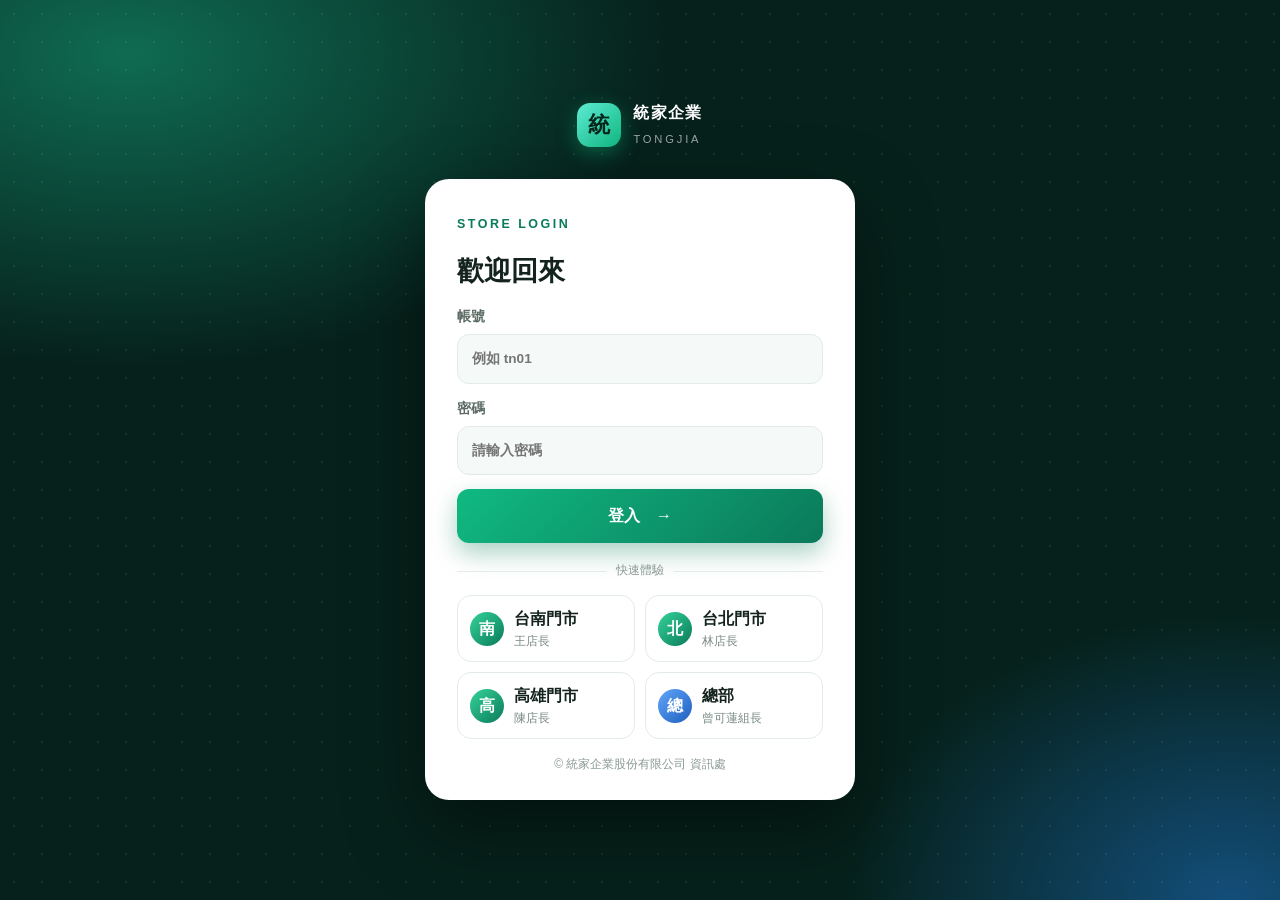
==== commit 05ec1d38: "Add files via upload" ====
--- a/docs/index.html
+++ b/docs/index.html
@@ -4,20 +4,12 @@
   <meta charset="UTF-8">
   <meta name="viewport" content="width=device-width, initial-scale=1">
   <title>統家 EOS 智慧補貨</title>
-  <link rel="stylesheet" href="css/style.css?v=6">
+  <link rel="stylesheet" href="css/style.css?v=8">
 </head>
 <body>
   <section id="login" class="lg">
     <div class="lg-hero">
       <div class="lg-brand"><span class="lg-logo">統</span><div><b>統家企業</b><small>TONGJIA</small></div></div>
-      <h1>今晚的貨，<br><em>系統先幫你算好。</em></h1>
-      <p class="lg-sub">盤點完成後，建議補貨量已自動備妥。您只要確認，特殊活動時再微調，大量訂購也不會被擋下。</p>
-      <div class="lg-mock" aria-hidden="true">
-        <div class="mrow head"><span>今晚的補貨建議</span><span class="live">● 自動計算中</span></div>
-        <div class="mrow"><span>雨衣（輕便型）<small>預估 36 ＋ 安全 5 － 庫存 2</small></span><b>39</b></div>
-        <div class="mrow"><span>鮮奶 936ml<small>預估 40 ＋ 安全 10 － 庫存 3，6 入進位</small></span><b>48</b></div>
-        <div class="mrow warn"><span>雨衣 × 1000<small>超過平常 5 倍，說明原因即可送出</small></span><b>大額</b></div>
-      </div>
     </div>
     <form id="loginForm" class="lg-card">
       <p class="eyebrow">STORE LOGIN</p>
@@ -87,6 +79,7 @@
         <div class="panel"><h2>今日各店狀況</h2>
           <div class="table-wrap"><table><thead><tr><th>門市</th><th>今日盤點</th><th class="r">今日訂單</th><th class="r">待確認</th><th class="r">大額品項</th></tr></thead><tbody id="hqStores"></tbody></table></div></div>
         <div class="panel"><h2>待總部確認的訂單</h2><div id="hqOrders"></div></div>
+        <div class="panel"><h2>待核准的修正申請</h2><div id="hqAmend"></div></div>
       </section>
     </main>
   </div>
@@ -99,8 +92,18 @@
       <div class="actions"><button id="mCancel" class="btn">回去修改數量</button><button id="mConfirm" class="btn primary">確認原因並送出</button></div>
     </div>
   </div>
+  <div id="amModal" class="modal" hidden>
+    <div class="dialog" role="dialog" aria-modal="true" aria-labelledby="amTitle">
+      <h3 id="amTitle">修正申請</h3>
+      <p class="hint">修改數量後送出，需由總部核准才會生效。</p>
+      <div class="table-wrap"><table class="mini"><thead><tr><th>商品</th><th class="r">原數量</th><th class="r">修正後</th></tr></thead><tbody id="amBody"></tbody></table></div>
+      <label class="am-reason">修正原因（必填）<textarea id="amReason" rows="2" placeholder="例如：誤輸入，應為 100"></textarea></label>
+      <p id="amError" class="error" hidden></p>
+      <div class="actions"><button id="amCancel" class="btn">取消</button><button id="amSend" class="btn primary">送出修正申請</button></div>
+    </div>
+  </div>
   <div id="toast" class="toast" hidden></div>
-  <script src="js/mock-api.js?v=6"></script>
-  <script src="js/app.js?v=6"></script>
+  <script src="js/mock-api.js?v=8"></script>
+  <script src="js/app.js?v=8"></script>
 </body>
 </html>
--- a/docs/css/style.css
+++ b/docs/css/style.css
@@ -88,23 +88,13 @@
 body.hq .tabs button.on{color:#1f5fbf;border-color:#1f5fbf}
 body.hq .btn.primary{background:#1f5fbf;border-color:#1f5fbf}
 
-.lg{min-height:100vh;display:grid;grid-template-columns:minmax(0,1.15fr) minmax(0,.85fr);background:radial-gradient(900px 520px at 10% 6%,#0f6b52 0%,transparent 60%),radial-gradient(700px 520px at 96% 100%,#134e7a 0%,transparent 55%),#06211b;color:#fff;position:relative;overflow:hidden}
+.lg{min-height:100vh;display:grid;grid-template-columns:1fr;align-content:center;justify-items:center;background:radial-gradient(900px 520px at 10% 6%,#0f6b52 0%,transparent 60%),radial-gradient(700px 520px at 96% 100%,#134e7a 0%,transparent 55%),#06211b;color:#fff;position:relative;overflow:hidden}
 .lg::after{content:"";position:absolute;inset:0;background-image:radial-gradient(rgba(255,255,255,.07) 1px,transparent 1px);background-size:28px 28px;pointer-events:none}
 .lg>*{position:relative;z-index:1}
-.lg-hero{display:flex;flex-direction:column;justify-content:center;gap:28px;padding:56px clamp(28px,6vw,96px)}
+.lg-hero{display:flex;justify-content:center;padding:0;margin-top:28px}
 .lg-brand{display:flex;align-items:center;gap:12px}
 .lg-logo{width:44px;height:44px;border-radius:13px;display:grid;place-items:center;font-weight:800;font-size:1.4rem;background:linear-gradient(135deg,#5eead4,#10b981);color:#04261d;box-shadow:0 6px 20px rgba(16,185,129,.4)}
 .lg-brand b{display:block;letter-spacing:.08em}.lg-brand small{opacity:.6;font-size:.7rem;letter-spacing:.25em}
-.lg h1{font-size:clamp(2rem,4.4vw,3.4rem);line-height:1.2;margin:0;font-weight:800}
-.lg h1 em{font-style:normal;background:linear-gradient(90deg,#6ee7b7,#7dd3fc);-webkit-background-clip:text;background-clip:text;color:transparent}
-.lg-sub{margin:0;max-width:30em;opacity:.78;font-size:1.05rem}
-.lg-mock{width:min(470px,100%);background:rgba(255,255,255,.07);border:1px solid rgba(255,255,255,.16);border-radius:18px;padding:8px;backdrop-filter:blur(10px);box-shadow:0 20px 50px rgba(0,0,0,.35);transform:rotate(-1.2deg)}
-.mrow{display:flex;justify-content:space-between;align-items:center;gap:12px;padding:12px 14px;border-radius:12px}
-.mrow+.mrow{border-top:1px solid rgba(255,255,255,.08)}
-.mrow small{display:block;opacity:.6;font-size:.78rem}
-.mrow b{font-size:1.4rem;color:#6ee7b7}
-.mrow.head{font-size:.85rem}.mrow.head .live{color:#6ee7b7}
-.mrow.warn{background:rgba(251,191,36,.12)}.mrow.warn b{font-size:.85rem;color:#fcd34d;background:rgba(251,191,36,.18);padding:3px 10px;border-radius:99px}
 .lg-card{align-self:center;justify-self:center;width:min(430px,calc(100% - 40px));margin:28px 0;background:#fff;color:#14231e;border-radius:24px;padding:36px 32px 26px;box-shadow:0 30px 80px rgba(0,0,0,.45);display:grid;gap:14px}
 .lg-card .eyebrow{color:#0b7a5a;font-weight:700;font-size:.78rem;letter-spacing:.2em;margin:0}
 .lg-card h2{margin:0;font-size:1.7rem}
@@ -121,4 +111,11 @@
 .chip .av{width:34px;height:34px;border-radius:50%;display:grid;place-items:center;color:#fff;font-weight:700;background:linear-gradient(135deg,#34d399,#0b7a5a);flex:none}
 .chip.hq .av{background:linear-gradient(135deg,#60a5fa,#1f5fbf)}.chip.hq:hover{border-color:#1f5fbf;box-shadow:0 6px 16px rgba(31,95,191,.18)}
 .lg-foot{margin:2px 0 0;text-align:center;font-size:.75rem;color:#8a9a93}
-@media(max-width:860px){.lg{grid-template-columns:1fr}.lg-hero{padding:36px 24px 8px;gap:20px}.lg-mock{display:none}.lg-card{margin:8px auto 28px}}
+@media(max-width:860px){.lg-card{margin:12px auto 28px}}
+
+.am-reason{display:grid;gap:6px;font-size:.85rem;color:var(--mut);margin-top:12px}
+.am-reason textarea{font:inherit;padding:8px;border:1.5px solid var(--line);border-radius:6px}
+.am-item{padding:10px 12px;border:1px solid var(--line);border-radius:8px;margin:8px 0}
+.am-diff{margin:6px 0}
+.edit-list{margin:10px 0 0;padding-left:18px;font-size:.88rem;color:var(--mut)}
+.mini input{width:84px;padding:5px 8px;font:inherit;text-align:right;border:1.5px solid var(--line);border-radius:6px}
